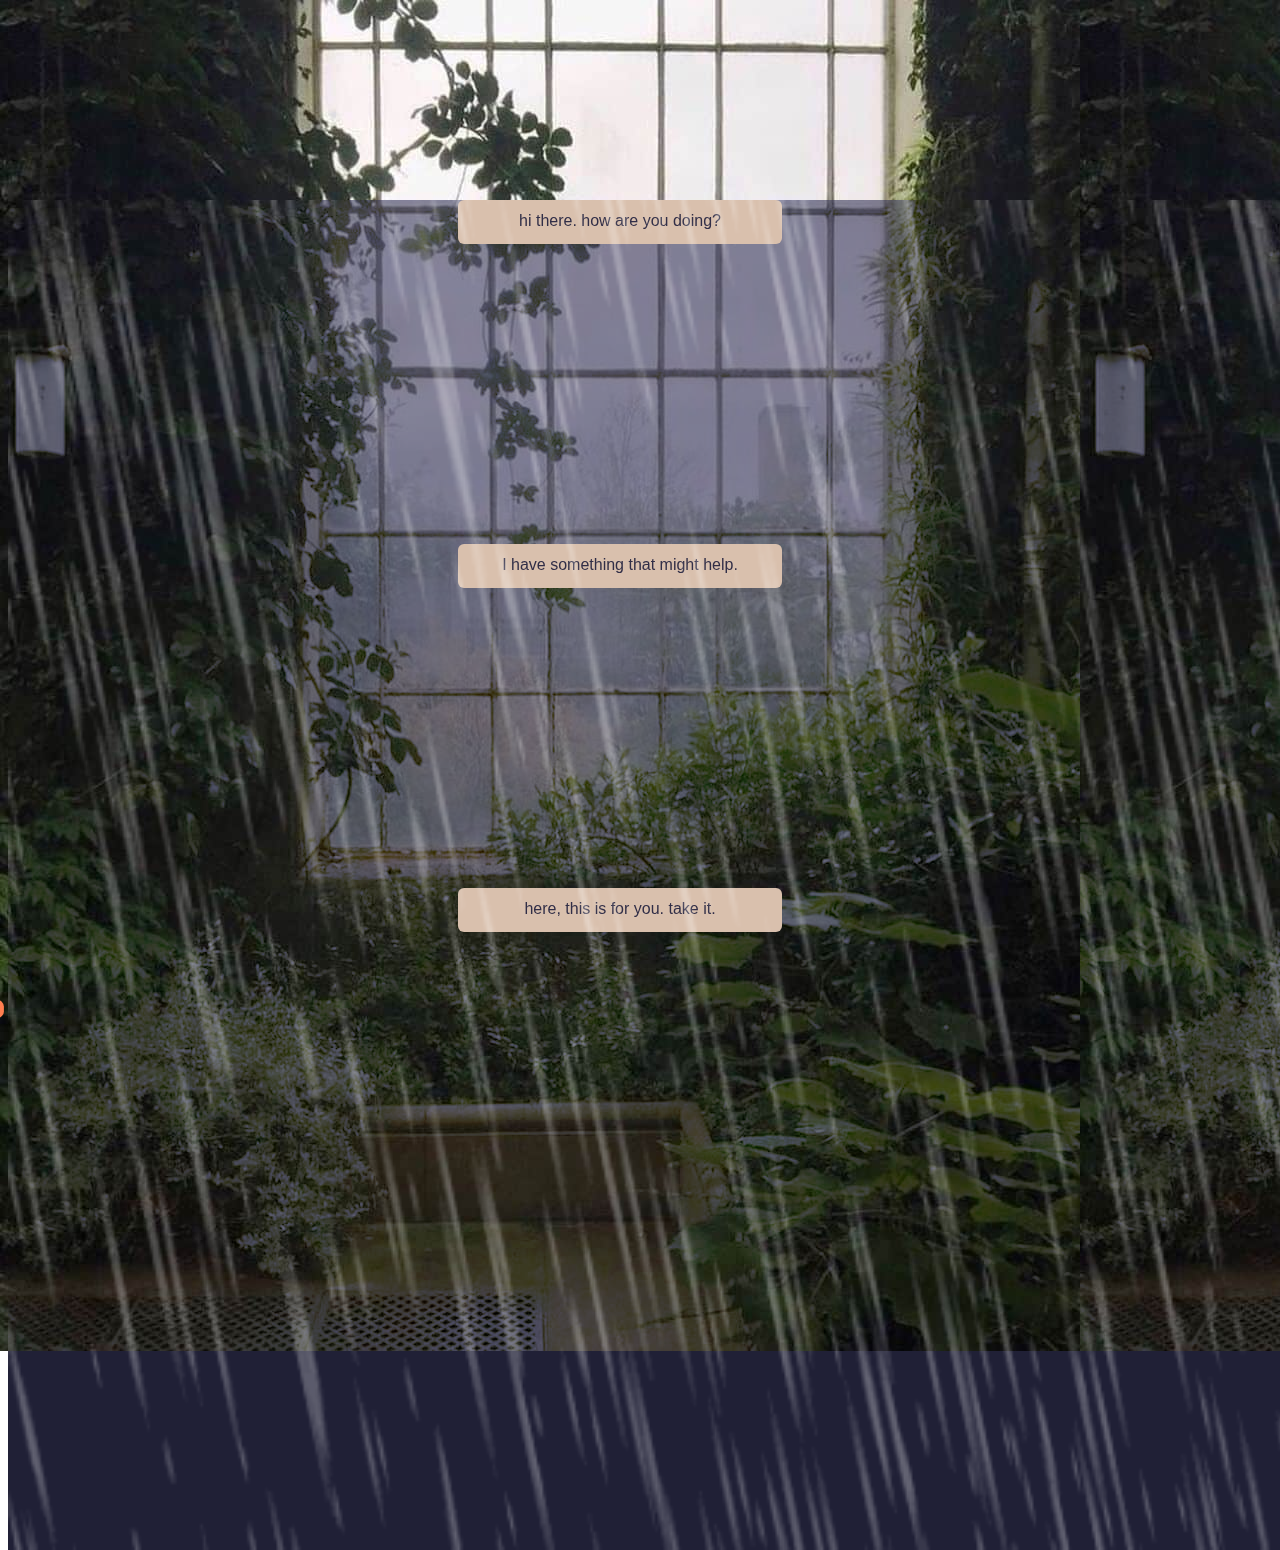
==== index.html @ a079d0a8 "Add files via upload" ====
<html lang="en">
<head>
    <meta charset="UTF-8">
    <meta name="viewport" content="width=device-width, initial-scale=1.0">
    <title>self care garden</title>
    <link rel="stylesheet" href=CSS/style.css>
</head>
<body>
  
<div class="overlay">
</div> 

<img src=Images/drizzle.gif id="rain">

<p id="lineone"> hi there. how are you doing? </p>

<p id="linetwo">I have something that might help.</p>

<p id="linethree">here, this is for you. take it.</p>

<div class=plant>
    <div id="pot"></div> 
    <div id="rim"></div> 
    <div id=soil></div>
</div>

</body>
</html>
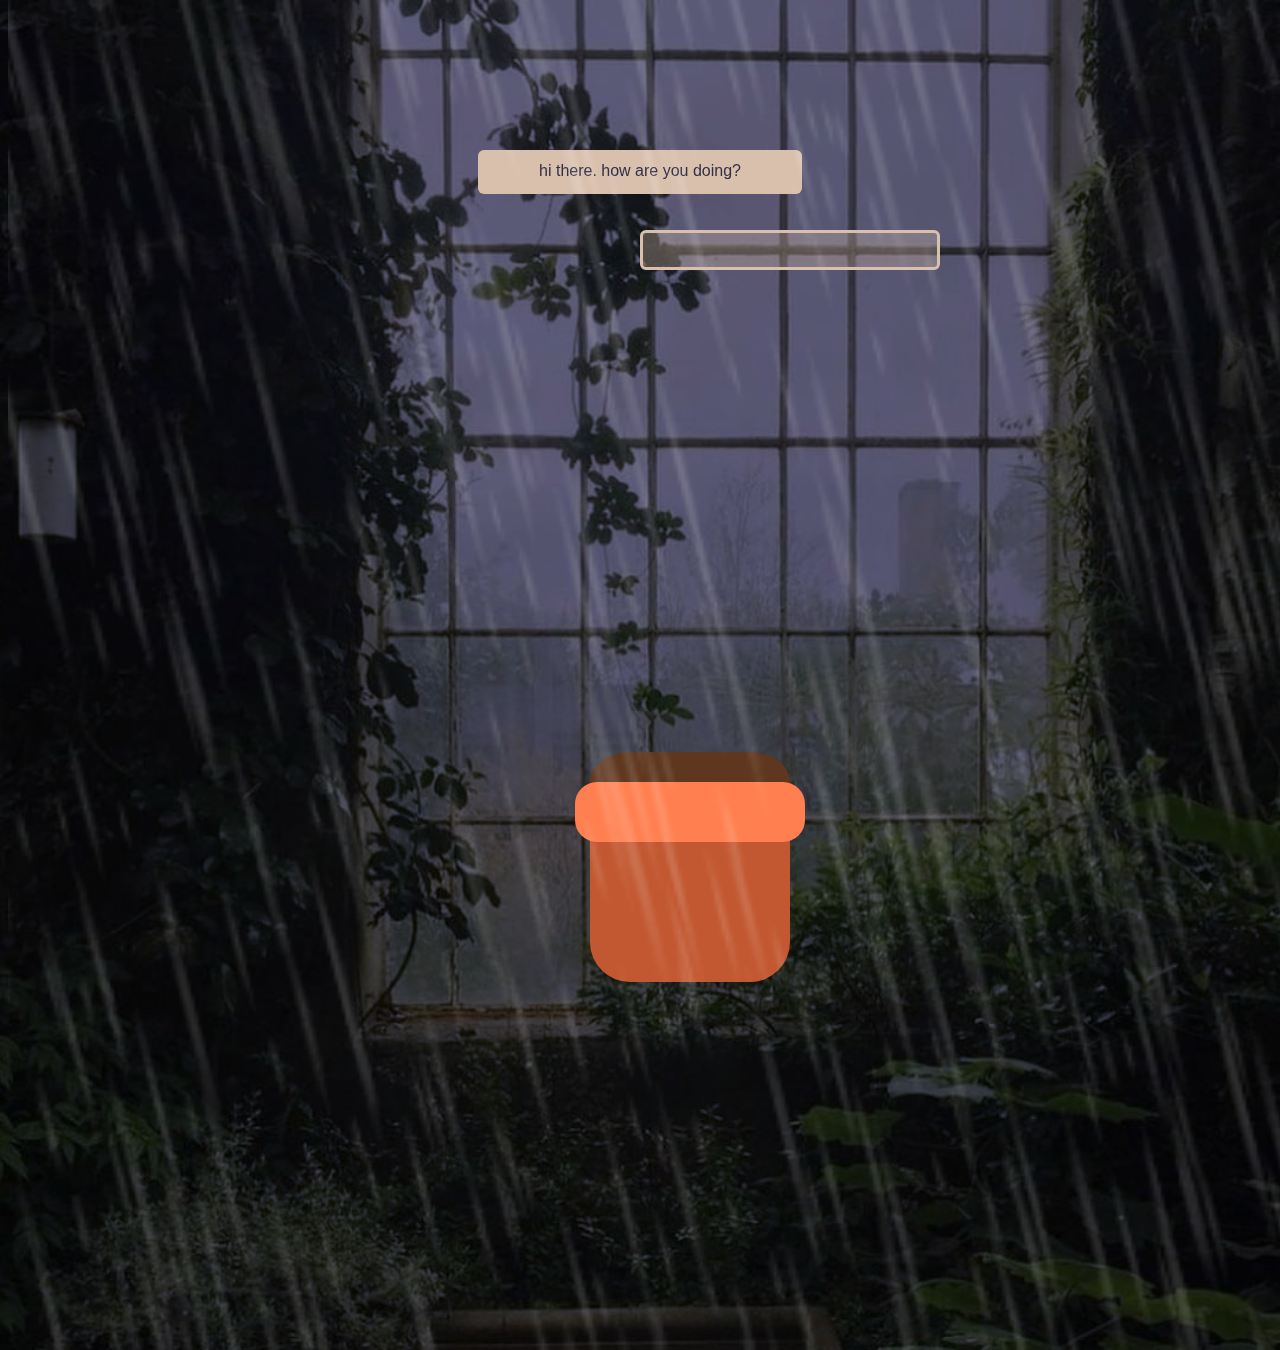
==== commit 0bb9f3c0: "After Meeting with Class + troubleshooting" ====
--- a/index.html
+++ b/index.html
@@ -7,22 +7,30 @@
 </head>
 <body>
   
-<div class="overlay">
-</div> 
+<div class="overlay"></div> 
 
 <img src=Images/drizzle.gif id="rain">
 
-<p id="lineone"> hi there. how are you doing? </p>
+<p> hi there. how are you doing? </p>
 
-<p id="linetwo">I have something that might help.</p>
+<form id="howareyou"> 
+    <label for="inputtext"></label>
+    <input type="text">
+</form>
 
-<p id="linethree">here, this is for you. take it.</p>
+<p class="fadein">I have something that might help.</p>
+<p class="fadein2">here, this is for you. take it.</p>
 
-<div class=plant>
-    <div id="pot"></div> 
-    <div id="rim"></div> 
-    <div id=soil></div>
-</div>
+<a href=room2.html>
+
+    <div class=plant>
+        <div id="pot"></div> 
+        <div id="rim"></div> 
+        <div id=soil></div>
+    </div>
+</a>
+
+
 
 </body>
 </html>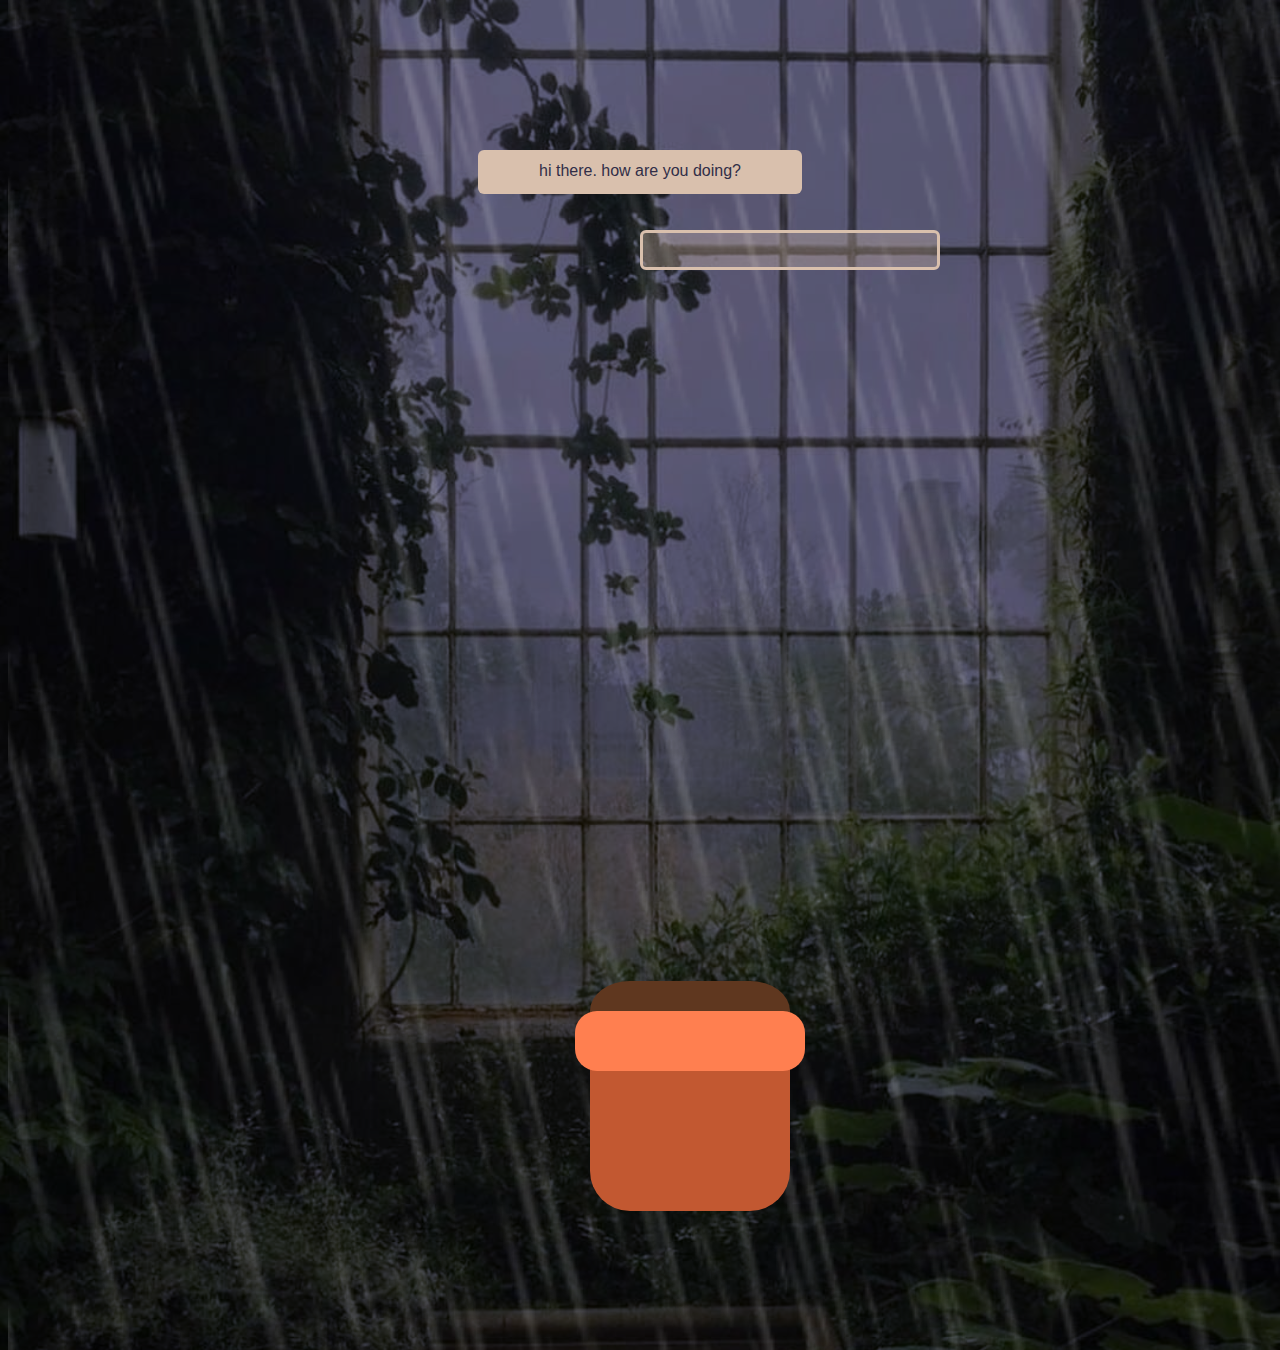
==== commit f94c38da: "Fixed screen blend mode flicker" ====
--- a/index.html
+++ b/index.html
@@ -21,8 +21,7 @@
 <p class="fadein">I have something that might help.</p>
 <p class="fadein2">here, this is for you. take it.</p>
 
-<a href=room2.html>
-
+<a href="room2.html">
     <div class=plant>
         <div id="pot"></div> 
         <div id="rim"></div> 
@@ -30,7 +29,5 @@
     </div>
 </a>
 
-
-
 </body>
 </html>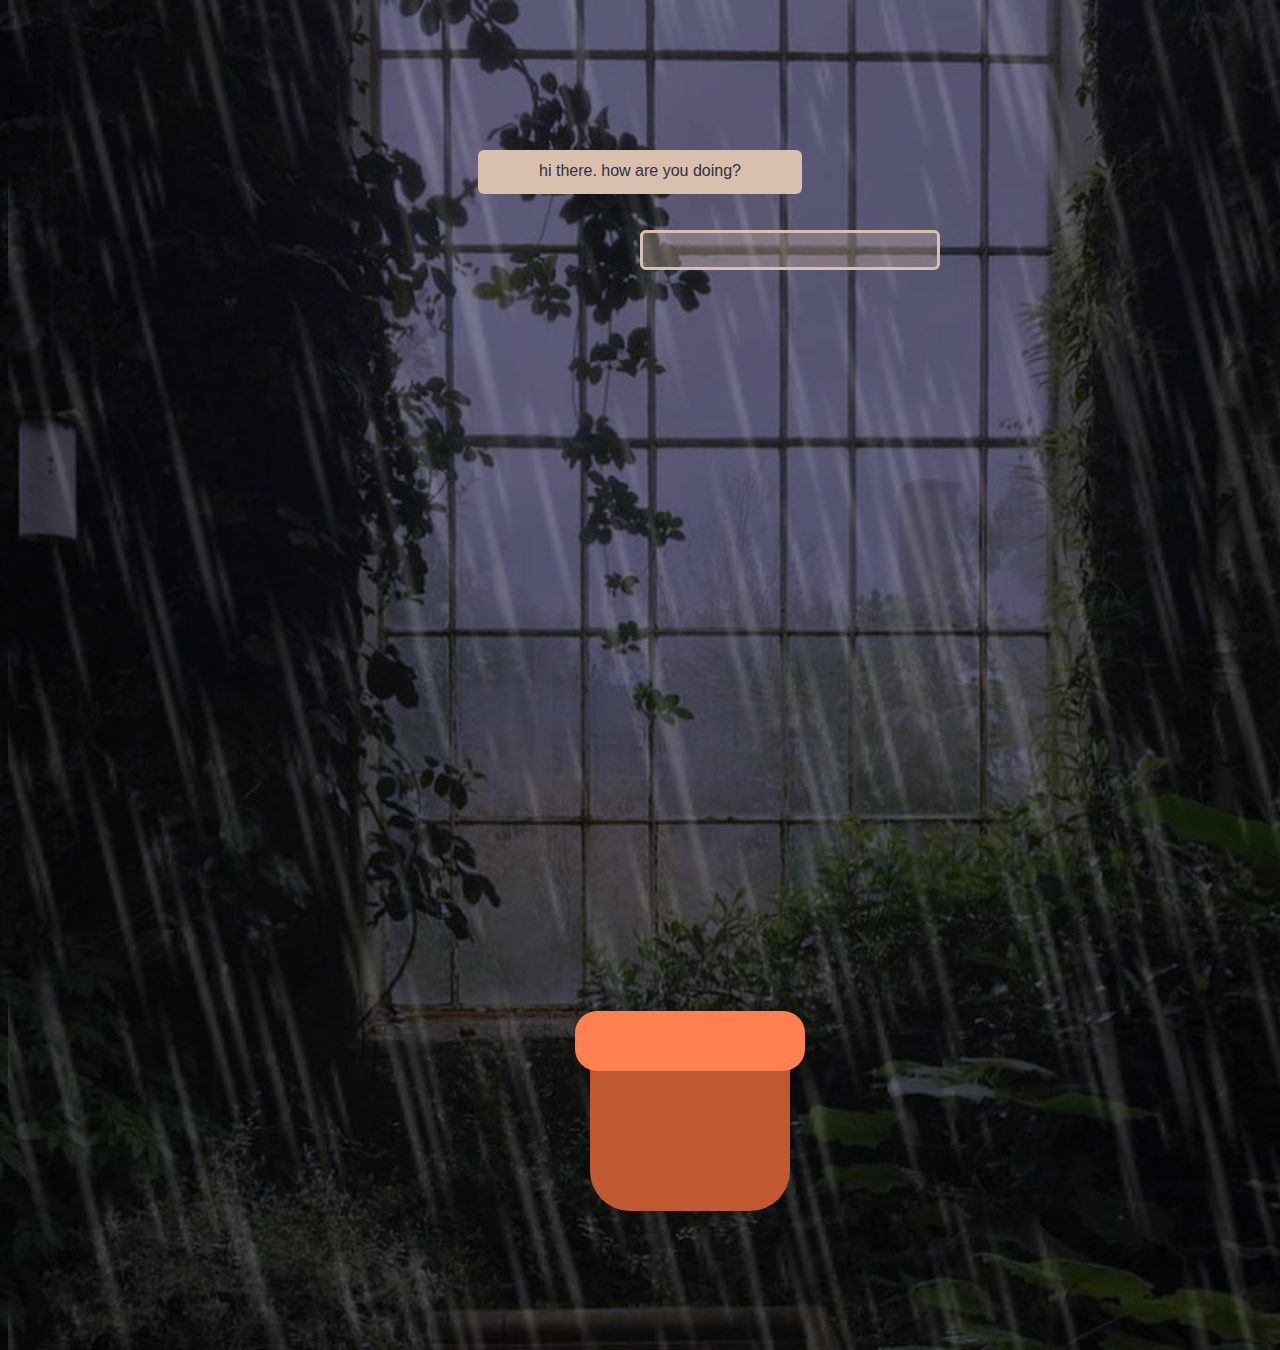
==== commit 611d4aaf: "Added room 2+3_plant studio & window sill" ====
--- a/index.html
+++ b/index.html
@@ -6,8 +6,6 @@
     <link rel="stylesheet" href=CSS/style.css>
 </head>
 <body>
-  
-<div class="overlay"></div> 
 
 <img src=Images/drizzle.gif id="rain">
 
@@ -21,11 +19,10 @@
 <p class="fadein">I have something that might help.</p>
 <p class="fadein2">here, this is for you. take it.</p>
 
-<a href="room2.html">
+<a href="plantroom.html">
     <div class=plant>
         <div id="pot"></div> 
         <div id="rim"></div> 
-        <div id=soil></div>
     </div>
 </a>
 
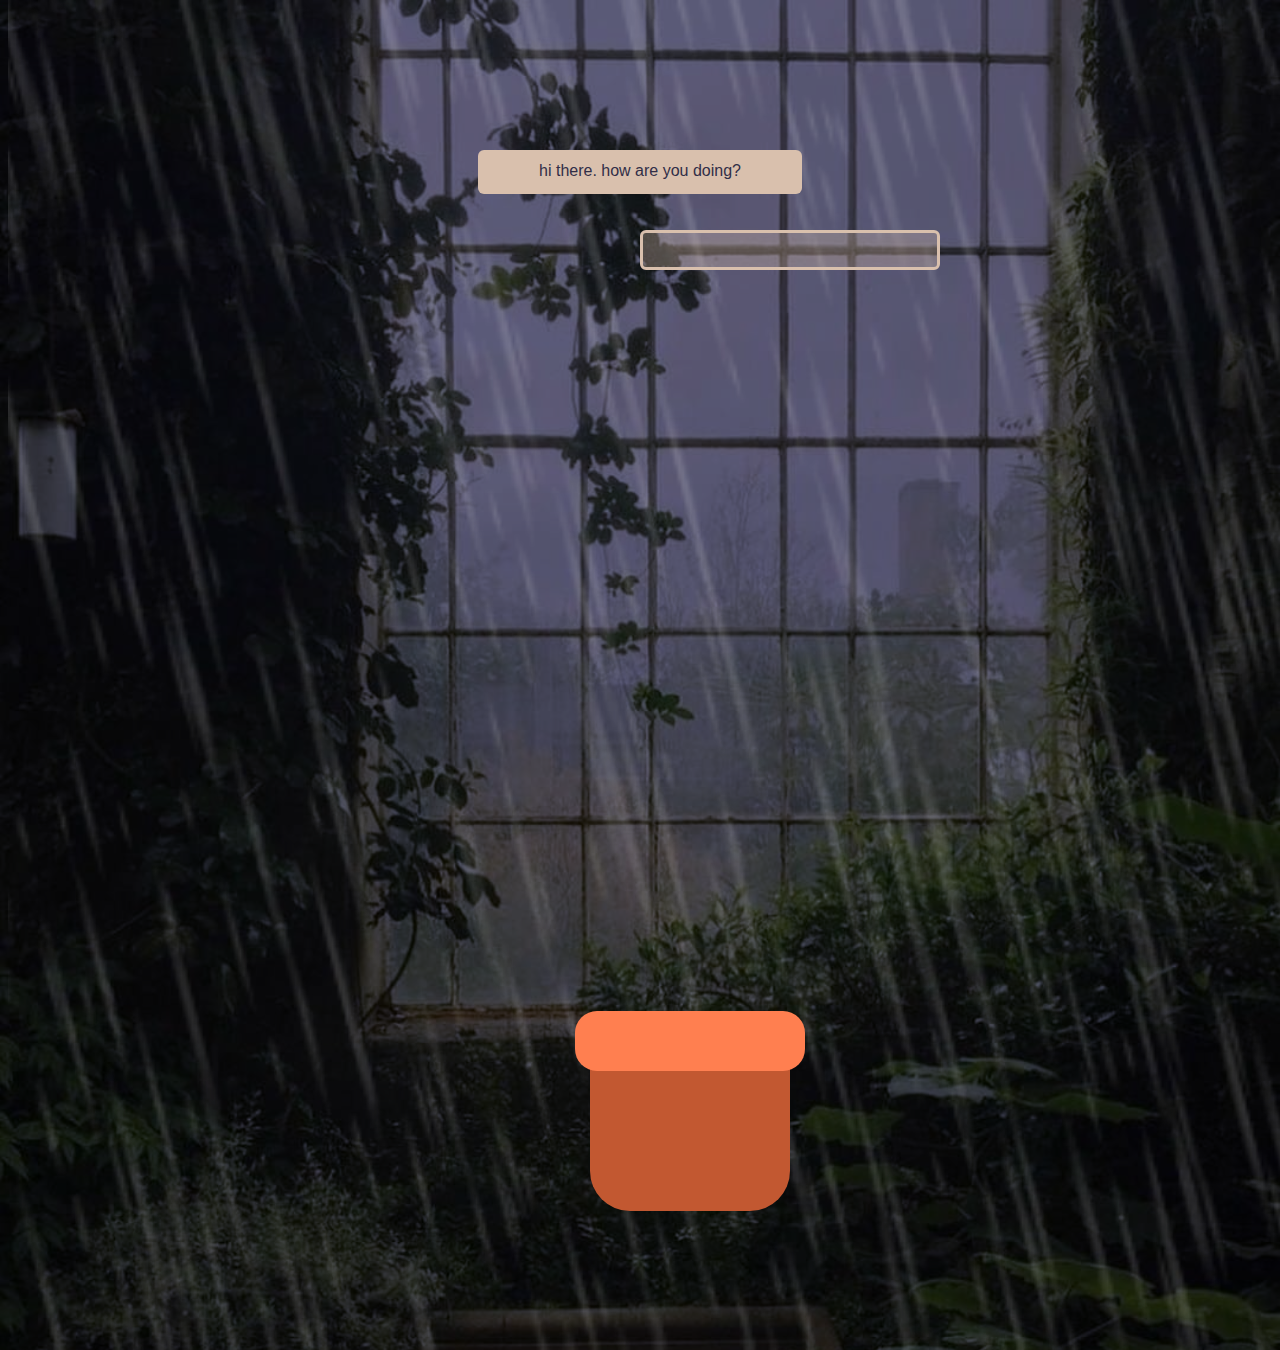
==== commit 48e118de: "adding final pages - interaction troubleshooting" ====
--- a/index.html
+++ b/index.html
@@ -4,8 +4,10 @@
     <meta name="viewport" content="width=device-width, initial-scale=1.0">
     <title>self care garden</title>
     <link rel="stylesheet" href=CSS/style.css>
+    <script src="https://code.jquery.com/jquery-3.5.1.min.js" integrity="sha256-9/aliU8dGd2tb6OSsuzixeV4y/faTqgFtohetphbbj0=" crossorigin="anonymous"></script>
+    <script src="JS/jquery.js"></script>
 </head>
-<body>
+<body class=body_1> 
 
 <img src=Images/drizzle.gif id="rain">
 
@@ -16,11 +18,11 @@
     <input type="text">
 </form>
 
-<p class="fadein">I have something that might help.</p>
-<p class="fadein2">here, this is for you. take it.</p>
+<p class="fadein">i have something that might help...</p>
+<p class="fadein2">here, this is for you. go ahead, take it.</p>
 
 <a href="plantroom.html">
-    <div class=plant>
+    <div class=plant_1>
         <div id="pot"></div> 
         <div id="rim"></div> 
     </div>
